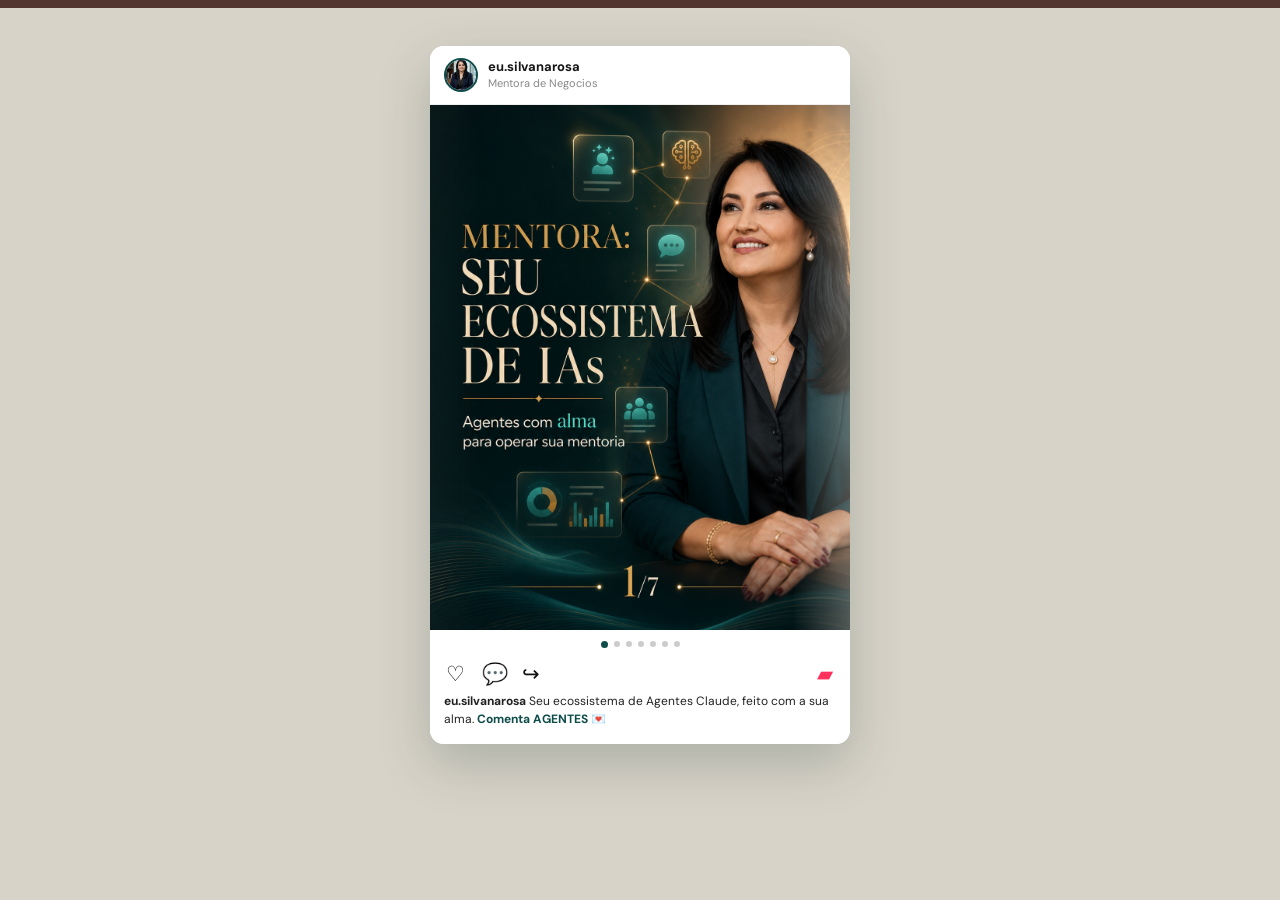
==== carrossel_preview.html @ 29766fff "Novos slides com codex" ====
<!doctype html>
<html lang="pt-BR">
<head>
  <meta charset="utf-8">
  <meta name="viewport" content="width=device-width, initial-scale=1">
  <title>Carrossel - Agentes Claude | Preview</title>
  <style>
    @import url("https://fonts.googleapis.com/css2?family=Playfair+Display:ital,wght@0,500;0,600;1,500&family=DM+Sans:wght@400;500;600&display=swap");

    :root {
      --tiffany: #4EC8C4;
      --teal-deep: #0E4D4A;
      --cream: #F7F1E5;
      --cream-border: #E8DEC9;
      --ink: #10302E;
      --rose: #ff315d;
    }

    * {
      box-sizing: border-box;
      margin: 0;
      padding: 0;
    }

    body {
      min-height: 100vh;
      display: flex;
      justify-content: center;
      padding: 38px 18px;
      background: #d8d3c8;
      color: var(--ink);
      font-family: "DM Sans", sans-serif;
      border-top: 8px solid #51352e;
    }

    .ig-frame {
      width: min(420px, calc(100vw - 36px));
      align-self: flex-start;
      overflow: hidden;
      border-radius: 14px;
      background: #fff;
      box-shadow: 0 20px 52px rgba(16, 48, 46, 0.22);
    }

    .ig-header {
      display: flex;
      align-items: center;
      gap: 10px;
      padding: 12px 14px;
      border-bottom: 1px solid #eee;
      background: #fff;
    }

    .avatar {
      width: 34px;
      height: 34px;
      flex: 0 0 34px;
      overflow: hidden;
      border: 2px solid var(--teal-deep);
      border-radius: 50%;
      background: var(--teal-deep);
    }

    .avatar img {
      display: block;
      width: 100%;
      height: 100%;
      object-fit: cover;
    }

    .profile {
      min-width: 0;
    }

    .profile strong {
      display: block;
      color: #161616;
      font-size: 13px;
      font-weight: 700;
      line-height: 1.15;
    }

    .profile small {
      display: block;
      margin-top: 2px;
      color: #888;
      font-size: 11px;
      line-height: 1.15;
    }

    .carousel-viewport {
      position: relative;
      width: 100%;
      aspect-ratio: 4 / 5;
      overflow: hidden;
      background: var(--cream);
      cursor: grab;
    }

    .carousel-viewport:active {
      cursor: grabbing;
    }

    .carousel-track {
      display: flex;
      height: 100%;
      transition: transform 260ms ease;
      will-change: transform;
    }

    .slide {
      min-width: 100%;
      height: 100%;
      background: var(--cream);
    }

    .slide img {
      display: block;
      width: 100%;
      height: 100%;
      object-fit: cover;
    }

    .nav {
      position: absolute;
      top: 0;
      bottom: 0;
      z-index: 2;
      width: 58px;
      border: 0;
      background: transparent;
      color: rgba(16, 48, 46, 0.32);
      cursor: pointer;
      font-size: 42px;
      line-height: 1;
    }

    .nav.prev {
      left: 0;
      background: linear-gradient(to right, rgba(247, 241, 229, 0.32), transparent);
    }

    .nav.next {
      right: 0;
      background: linear-gradient(to left, rgba(247, 241, 229, 0.32), transparent);
    }

    .nav:disabled {
      cursor: default;
      opacity: 0.12;
    }

    .ig-dots {
      display: flex;
      justify-content: center;
      gap: 6px;
      padding: 11px 14px 8px;
      background: #fff;
    }

    .ig-dots button {
      width: 6px;
      height: 6px;
      border: 0;
      border-radius: 50%;
      background: #ccc;
      cursor: pointer;
    }

    .ig-dots button.active {
      width: 7px;
      height: 7px;
      background: var(--teal-deep);
    }

    .ig-actions {
      display: flex;
      align-items: center;
      gap: 16px;
      padding: 6px 14px 4px;
      background: #fff;
      color: #111;
    }

    .ig-actions button {
      display: inline-grid;
      place-items: center;
      width: 22px;
      height: 22px;
      border: 0;
      background: transparent;
      color: inherit;
      cursor: pointer;
      font-size: 21px;
      line-height: 1;
    }

    .ig-actions .save {
      margin-left: auto;
      color: var(--rose);
    }

    .ig-caption {
      padding: 4px 14px 16px;
      background: #fff;
      color: #222;
      font-size: 12px;
      line-height: 1.5;
    }

    .ig-caption b {
      font-weight: 700;
    }

    .ig-caption .tag {
      color: var(--teal-deep);
      font-weight: 700;
    }

    .empty {
      display: grid;
      place-items: center;
      height: 100%;
      padding: 24px;
      color: rgba(16, 48, 46, 0.68);
      text-align: center;
      font-size: 14px;
      line-height: 1.45;
    }
  </style>
</head>
<body>
  <article class="ig-frame" aria-label="Preview do carrossel no Instagram">
    <header class="ig-header">
      <div class="avatar">
        <img src="minhas-fotos/bio-silvana-rosa-desafio-sua-mentoria-em-3-dias.webp" alt="Foto de perfil de Silvana Rosa">
      </div>
      <div class="profile">
        <strong>eu.silvanarosa</strong>
        <small>Mentora de Negocios</small>
      </div>
    </header>

    <section class="carousel-viewport" id="viewport">
      <div class="carousel-track" id="track"></div>
      <button class="nav prev" type="button" id="prev" aria-label="Slide anterior">&lsaquo;</button>
      <button class="nav next" type="button" id="next" aria-label="Proximo slide">&rsaquo;</button>
    </section>

    <nav class="ig-dots" id="dots" aria-label="Navegacao dos slides"></nav>

    <div class="ig-actions" aria-hidden="true">
      <button type="button">♡</button>
      <button type="button">💬</button>
      <button type="button">↪</button>
      <button class="save" type="button">▰</button>
    </div>

    <p class="ig-caption">
      <b>eu.silvanarosa</b>
      Seu ecossistema de Agentes Claude, feito com a sua alma.
      <span class="tag">Comenta AGENTES</span> 💌
    </p>
  </article>

  <script>
    const slides = [
      "carrosseis/agentes-claude/slide-01.png",
      "carrosseis/agentes-claude/slide-02.png",
      "carrosseis/agentes-claude/slide-03.png",
      "carrosseis/agentes-claude/slide-04.png",
      "carrosseis/agentes-claude/slide-05.png",
      "carrosseis/agentes-claude/slide-06.png",
      "carrosseis/agentes-claude/slide-07.png"
    ];

    const track = document.getElementById("track");
    const dots = document.getElementById("dots");
    const prev = document.getElementById("prev");
    const next = document.getElementById("next");
    const viewport = document.getElementById("viewport");
    let current = 0;
    let startX = 0;
    let isDragging = false;

    function mountSlides() {
      if (!slides.length) {
        track.innerHTML = '<div class="slide"><div class="empty">Nenhum slide encontrado em carrosseis/agentes-claude.</div></div>';
        return;
      }

      slides.forEach((src, index) => {
        const slide = document.createElement("div");
        slide.className = "slide";

        const img = document.createElement("img");
        img.src = src;
        img.alt = `Slide ${index + 1}`;

        slide.appendChild(img);
        track.appendChild(slide);

        const dot = document.createElement("button");
        dot.type = "button";
        dot.setAttribute("aria-label", `Ir para slide ${index + 1}`);
        dot.addEventListener("click", () => {
          current = index;
          render();
        });
        dots.appendChild(dot);
      });
    }

    function render() {
      track.style.transform = `translateX(${-current * 100}%)`;
      [...dots.children].forEach((dot, index) => {
        dot.classList.toggle("active", index === current);
      });
      prev.disabled = current === 0;
      next.disabled = current === slides.length - 1;
    }

    function go(delta) {
      current = Math.max(0, Math.min(slides.length - 1, current + delta));
      render();
    }

    prev.addEventListener("click", () => go(-1));
    next.addEventListener("click", () => go(1));

    viewport.addEventListener("pointerdown", (event) => {
      isDragging = true;
      startX = event.clientX;
      viewport.setPointerCapture(event.pointerId);
    });

    viewport.addEventListener("pointerup", (event) => {
      if (!isDragging) return;
      const distance = event.clientX - startX;
      if (Math.abs(distance) > 45) {
        go(distance < 0 ? 1 : -1);
      }
      isDragging = false;
    });

    mountSlides();
    render();
  </script>
</body>
</html>
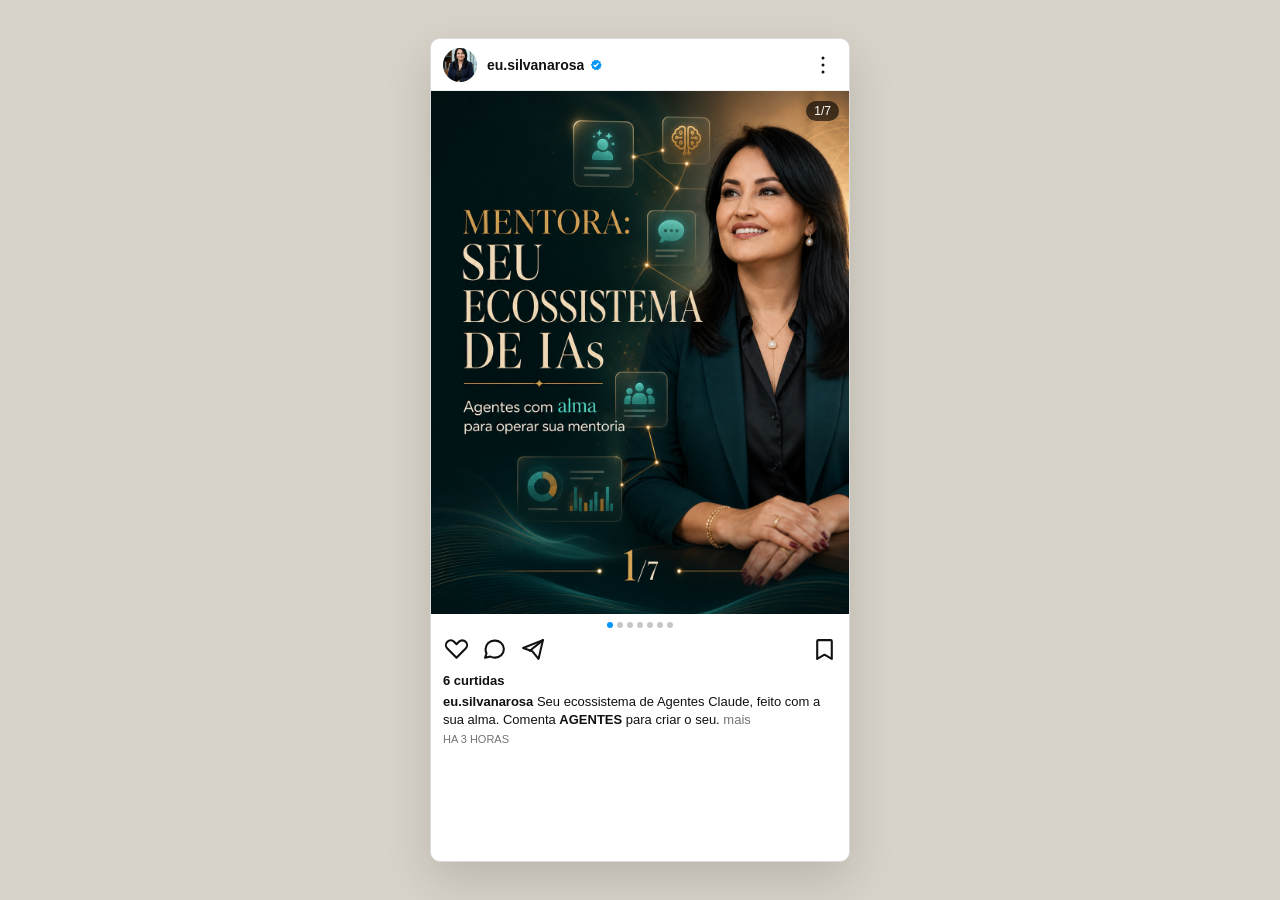
==== commit fa2fb384: "ajustes carrossel tamanho correto" ====
--- a/carrossel_preview.html
+++ b/carrossel_preview.html
@@ -3,17 +3,15 @@
 <head>
   <meta charset="utf-8">
   <meta name="viewport" content="width=device-width, initial-scale=1">
-  <title>Carrossel - Agentes Claude | Preview</title>
+  <title>Preview Instagram - Agentes Claude</title>
   <style>
-    @import url("https://fonts.googleapis.com/css2?family=Playfair+Display:ital,wght@0,500;0,600;1,500&family=DM+Sans:wght@400;500;600&display=swap");
-
     :root {
-      --tiffany: #4EC8C4;
-      --teal-deep: #0E4D4A;
-      --cream: #F7F1E5;
-      --cream-border: #E8DEC9;
-      --ink: #10302E;
-      --rose: #ff315d;
+      --page: #d8d3c8;
+      --surface: #fff;
+      --line: #efefef;
+      --text: #111;
+      --muted: #737373;
+      --blue: #0095f6;
     }
 
     * {
@@ -27,28 +25,28 @@
       display: flex;
       justify-content: center;
       padding: 38px 18px;
-      background: #d8d3c8;
-      color: var(--ink);
-      font-family: "DM Sans", sans-serif;
-      border-top: 8px solid #51352e;
-    }
-
-    .ig-frame {
+      background: var(--page);
+      color: var(--text);
+      font-family: -apple-system, BlinkMacSystemFont, "Segoe UI", Roboto, Helvetica, Arial, sans-serif;
+    }
+
+    .post {
       width: min(420px, calc(100vw - 36px));
-      align-self: flex-start;
       overflow: hidden;
-      border-radius: 14px;
-      background: #fff;
-      box-shadow: 0 20px 52px rgba(16, 48, 46, 0.22);
-    }
-
-    .ig-header {
+      border: 1px solid #dbdbdb;
+      border-radius: 10px;
+      background: var(--surface);
+      box-shadow: 0 18px 48px rgba(0, 0, 0, 0.14);
+    }
+
+    .post-header {
       display: flex;
       align-items: center;
       gap: 10px;
-      padding: 12px 14px;
-      border-bottom: 1px solid #eee;
-      background: #fff;
+      height: 52px;
+      padding: 8px 12px;
+      border-bottom: 1px solid var(--line);
+      background: var(--surface);
     }
 
     .avatar {
@@ -56,9 +54,8 @@
       height: 34px;
       flex: 0 0 34px;
       overflow: hidden;
-      border: 2px solid var(--teal-deep);
       border-radius: 50%;
-      background: var(--teal-deep);
+      background: #eee;
     }
 
     .avatar img {
@@ -70,38 +67,60 @@
 
     .profile {
       min-width: 0;
-    }
-
-    .profile strong {
+      flex: 1;
+      display: flex;
+      align-items: center;
+      gap: 5px;
+    }
+
+    .username {
+      overflow: hidden;
+      color: var(--text);
+      font-size: 14px;
+      font-weight: 600;
+      line-height: 1;
+      text-overflow: ellipsis;
+      white-space: nowrap;
+    }
+
+    .verified {
+      width: 14px;
+      height: 14px;
+      flex: 0 0 14px;
+      color: var(--blue);
+    }
+
+    .icon-button {
+      display: inline-grid;
+      place-items: center;
+      width: 28px;
+      height: 28px;
+      border: 0;
+      background: transparent;
+      color: var(--text);
+      cursor: pointer;
+    }
+
+    .icon-button svg {
       display: block;
-      color: #161616;
-      font-size: 13px;
-      font-weight: 700;
-      line-height: 1.15;
-    }
-
-    .profile small {
-      display: block;
-      margin-top: 2px;
-      color: #888;
-      font-size: 11px;
-      line-height: 1.15;
-    }
-
-    .carousel-viewport {
+      width: 24px;
+      height: 24px;
+      stroke: currentColor;
+      stroke-width: 2;
+      stroke-linecap: round;
+      stroke-linejoin: round;
+      fill: none;
+    }
+
+    .media {
       position: relative;
       width: 100%;
       aspect-ratio: 4 / 5;
       overflow: hidden;
-      background: var(--cream);
-      cursor: grab;
-    }
-
-    .carousel-viewport:active {
-      cursor: grabbing;
-    }
-
-    .carousel-track {
+      background: #f7f1e5;
+    }
+
+    .track {
       display: flex;
       height: 100%;
       transition: transform 260ms ease;
@@ -111,7 +130,7 @@
     .slide {
       min-width: 100%;
       height: 100%;
-      background: var(--cream);
+      background: #f7f1e5;
     }
 
     .slide img {
@@ -121,146 +140,209 @@
       object-fit: cover;
     }
 
-    .nav {
+    .counter {
+      position: absolute;
+      top: 10px;
+      right: 10px;
+      z-index: 3;
+      padding: 4px 8px;
+      border-radius: 999px;
+      background: rgba(0, 0, 0, 0.62);
+      color: #fff;
+      font-size: 12px;
+      font-weight: 500;
+      line-height: 1;
+    }
+
+    .hit {
       position: absolute;
       top: 0;
       bottom: 0;
       z-index: 2;
-      width: 58px;
+      width: 33.333%;
       border: 0;
       background: transparent;
-      color: rgba(16, 48, 46, 0.32);
       cursor: pointer;
-      font-size: 42px;
-      line-height: 1;
-    }
-
-    .nav.prev {
+    }
+
+    .hit.prev {
       left: 0;
-      background: linear-gradient(to right, rgba(247, 241, 229, 0.32), transparent);
-    }
-
-    .nav.next {
+    }
+
+    .hit.next {
       right: 0;
-      background: linear-gradient(to left, rgba(247, 241, 229, 0.32), transparent);
-    }
-
-    .nav:disabled {
-      cursor: default;
-      opacity: 0.12;
-    }
-
-    .ig-dots {
+    }
+
+    .dots {
       display: flex;
       justify-content: center;
-      gap: 6px;
-      padding: 11px 14px 8px;
-      background: #fff;
-    }
-
-    .ig-dots button {
+      gap: 4px;
+      height: 18px;
+      padding-top: 8px;
+      background: var(--surface);
+    }
+
+    .dot {
       width: 6px;
       height: 6px;
       border: 0;
       border-radius: 50%;
-      background: #ccc;
+      background: #c7c7c7;
       cursor: pointer;
     }
 
-    .ig-dots button.active {
-      width: 7px;
-      height: 7px;
-      background: var(--teal-deep);
-    }
-
-    .ig-actions {
+    .dot.active {
+      background: var(--blue);
+    }
+
+    .actions {
       display: flex;
       align-items: center;
-      gap: 16px;
-      padding: 6px 14px 4px;
-      background: #fff;
-      color: #111;
-    }
-
-    .ig-actions button {
-      display: inline-grid;
-      place-items: center;
-      width: 22px;
-      height: 22px;
-      border: 0;
-      background: transparent;
-      color: inherit;
-      cursor: pointer;
-      font-size: 21px;
+      gap: 12px;
+      height: 40px;
+      padding: 4px 12px 8px;
+      background: var(--surface);
+    }
+
+    .actions .icon-button {
+      width: 26px;
+      height: 26px;
+    }
+
+    .actions .icon-button svg {
+      width: 25px;
+      height: 25px;
+    }
+
+    .actions .save {
+      margin-left: auto;
+    }
+
+    .likes {
+      padding: 0 12px 4px;
+      background: var(--surface);
+      color: var(--text);
+      font-size: 13px;
+      font-weight: 600;
+      line-height: 1.35;
+    }
+
+    .caption {
+      padding: 0 12px 2px;
+      background: var(--surface);
+      color: var(--text);
+      font-size: 13px;
+      line-height: 1.35;
+    }
+
+    .caption strong {
+      font-weight: 600;
+    }
+
+    .caption .more {
+      color: var(--muted);
+    }
+
+    .time {
+      padding: 4px 12px 14px;
+      background: var(--surface);
+      color: var(--muted);
+      font-size: 11px;
       line-height: 1;
-    }
-
-    .ig-actions .save {
-      margin-left: auto;
-      color: var(--rose);
-    }
-
-    .ig-caption {
-      padding: 4px 14px 16px;
-      background: #fff;
-      color: #222;
-      font-size: 12px;
-      line-height: 1.5;
-    }
-
-    .ig-caption b {
-      font-weight: 700;
-    }
-
-    .ig-caption .tag {
-      color: var(--teal-deep);
-      font-weight: 700;
-    }
-
-    .empty {
-      display: grid;
-      place-items: center;
-      height: 100%;
-      padding: 24px;
-      color: rgba(16, 48, 46, 0.68);
-      text-align: center;
-      font-size: 14px;
-      line-height: 1.45;
+      text-transform: uppercase;
+    }
+
+    @media (max-width: 520px) {
+      body {
+        display: block;
+        min-height: 100vh;
+        padding: 0;
+        background: var(--surface);
+      }
+
+      .post {
+        width: 100vw;
+        min-height: 100vh;
+        border: 0;
+        border-radius: 0;
+        box-shadow: none;
+      }
+
+      .post-header {
+        height: 50px;
+      }
+
+      .media {
+        width: 100vw;
+      }
     }
   </style>
 </head>
 <body>
-  <article class="ig-frame" aria-label="Preview do carrossel no Instagram">
-    <header class="ig-header">
+  <article class="post" aria-label="Preview do post no Instagram">
+    <header class="post-header">
       <div class="avatar">
         <img src="minhas-fotos/bio-silvana-rosa-desafio-sua-mentoria-em-3-dias.webp" alt="Foto de perfil de Silvana Rosa">
       </div>
+
       <div class="profile">
-        <strong>eu.silvanarosa</strong>
-        <small>Mentora de Negocios</small>
+        <span class="username">eu.silvanarosa</span>
+        <svg class="verified" viewBox="0 0 24 24" aria-label="Verificado">
+          <path fill="currentColor" d="M22 12l-2.1 2.4.3 3.2-3.1.7-1.6 2.8-2.9-1.3-2.9 1.3-1.6-2.8-3.1-.7.3-3.2L3 12l2.1-2.4-.3-3.2 3.1-.7 1.6-2.8 2.9 1.3 2.9-1.3 1.6 2.8 3.1.7-.3 3.2L22 12z"></path>
+          <path d="M8.3 12.2l2.3 2.3 5.1-5.1" stroke="#fff" stroke-width="2.2" stroke-linecap="round" stroke-linejoin="round" fill="none"></path>
+        </svg>
       </div>
+
+      <button class="icon-button" type="button" aria-label="Mais opcoes">
+        <svg viewBox="0 0 24 24">
+          <circle cx="12" cy="5" r="1.5" fill="currentColor" stroke="none"></circle>
+          <circle cx="12" cy="12" r="1.5" fill="currentColor" stroke="none"></circle>
+          <circle cx="12" cy="19" r="1.5" fill="currentColor" stroke="none"></circle>
+        </svg>
+      </button>
     </header>
 
-    <section class="carousel-viewport" id="viewport">
-      <div class="carousel-track" id="track"></div>
-      <button class="nav prev" type="button" id="prev" aria-label="Slide anterior">&lsaquo;</button>
-      <button class="nav next" type="button" id="next" aria-label="Proximo slide">&rsaquo;</button>
+    <section class="media" id="media">
+      <div class="track" id="track"></div>
+      <span class="counter" id="counter">1/7</span>
+      <button class="hit prev" type="button" id="prev" aria-label="Slide anterior"></button>
+      <button class="hit next" type="button" id="next" aria-label="Proximo slide"></button>
     </section>
 
-    <nav class="ig-dots" id="dots" aria-label="Navegacao dos slides"></nav>
-
-    <div class="ig-actions" aria-hidden="true">
-      <button type="button">♡</button>
-      <button type="button">💬</button>
-      <button type="button">↪</button>
-      <button class="save" type="button">▰</button>
-    </div>
-
-    <p class="ig-caption">
-      <b>eu.silvanarosa</b>
+    <nav class="dots" id="dots" aria-label="Navegacao dos slides"></nav>
+
+    <section class="actions" aria-label="Acoes do post">
+      <button class="icon-button" type="button" aria-label="Curtir">
+        <svg viewBox="0 0 24 24">
+          <path d="M20.8 4.6c-1.8-1.8-4.7-1.8-6.5 0L12 6.9 9.7 4.6c-1.8-1.8-4.7-1.8-6.5 0s-1.8 4.7 0 6.5L12 20l8.8-8.9c1.8-1.8 1.8-4.7 0-6.5z"></path>
+        </svg>
+      </button>
+      <button class="icon-button" type="button" aria-label="Comentar">
+        <svg viewBox="0 0 24 24">
+          <path d="M21 11.5a8.4 8.4 0 0 1-8.7 8.3 9.7 9.7 0 0 1-4.3-1l-5 1.2 1.3-4.4a8.2 8.2 0 0 1-.9-3.8A8.4 8.4 0 0 1 12 3.5a8.4 8.4 0 0 1 9 8z"></path>
+        </svg>
+      </button>
+      <button class="icon-button" type="button" aria-label="Compartilhar">
+        <svg viewBox="0 0 24 24">
+          <path d="M22 3L9.5 13.2"></path>
+          <path d="M22 3l-4.2 18-6.1-7.4L3 10.6 22 3z"></path>
+        </svg>
+      </button>
+      <button class="icon-button save" type="button" aria-label="Salvar">
+        <svg viewBox="0 0 24 24">
+          <path d="M6 3h12a1 1 0 0 1 1 1v17l-7-4-7 4V4a1 1 0 0 1 1-1z"></path>
+        </svg>
+      </button>
+    </section>
+
+    <div class="likes">6 curtidas</div>
+    <p class="caption">
+      <strong>eu.silvanarosa</strong>
       Seu ecossistema de Agentes Claude, feito com a sua alma.
-      <span class="tag">Comenta AGENTES</span> 💌
+      Comenta <strong>AGENTES</strong> para criar o seu.
+      <span class="more">mais</span>
     </p>
+    <div class="time">Ha 3 horas</div>
   </article>
 
   <script>
@@ -276,43 +358,39 @@
 
     const track = document.getElementById("track");
     const dots = document.getElementById("dots");
+    const counter = document.getElementById("counter");
     const prev = document.getElementById("prev");
     const next = document.getElementById("next");
-    const viewport = document.getElementById("viewport");
+    const media = document.getElementById("media");
     let current = 0;
     let startX = 0;
-    let isDragging = false;
-
-    function mountSlides() {
-      if (!slides.length) {
-        track.innerHTML = '<div class="slide"><div class="empty">Nenhum slide encontrado em carrosseis/agentes-claude.</div></div>';
-        return;
-      }
-
-      slides.forEach((src, index) => {
-        const slide = document.createElement("div");
-        slide.className = "slide";
-
-        const img = document.createElement("img");
-        img.src = src;
-        img.alt = `Slide ${index + 1}`;
-
-        slide.appendChild(img);
-        track.appendChild(slide);
-
-        const dot = document.createElement("button");
-        dot.type = "button";
-        dot.setAttribute("aria-label", `Ir para slide ${index + 1}`);
-        dot.addEventListener("click", () => {
-          current = index;
-          render();
-        });
-        dots.appendChild(dot);
+    let dragging = false;
+
+    slides.forEach((src, index) => {
+      const slide = document.createElement("div");
+      slide.className = "slide";
+
+      const img = document.createElement("img");
+      img.src = src;
+      img.alt = `Slide ${index + 1}`;
+
+      slide.appendChild(img);
+      track.appendChild(slide);
+
+      const dot = document.createElement("button");
+      dot.className = "dot";
+      dot.type = "button";
+      dot.setAttribute("aria-label", `Ir para slide ${index + 1}`);
+      dot.addEventListener("click", () => {
+        current = index;
+        render();
       });
-    }
+      dots.appendChild(dot);
+    });
 
     function render() {
       track.style.transform = `translateX(${-current * 100}%)`;
+      counter.textContent = `${current + 1}/${slides.length}`;
       [...dots.children].forEach((dot, index) => {
         dot.classList.toggle("active", index === current);
       });
@@ -328,22 +406,21 @@
     prev.addEventListener("click", () => go(-1));
     next.addEventListener("click", () => go(1));
 
-    viewport.addEventListener("pointerdown", (event) => {
-      isDragging = true;
+    media.addEventListener("pointerdown", (event) => {
+      dragging = true;
       startX = event.clientX;
-      viewport.setPointerCapture(event.pointerId);
+      media.setPointerCapture(event.pointerId);
     });
 
-    viewport.addEventListener("pointerup", (event) => {
-      if (!isDragging) return;
+    media.addEventListener("pointerup", (event) => {
+      if (!dragging) return;
       const distance = event.clientX - startX;
       if (Math.abs(distance) > 45) {
         go(distance < 0 ? 1 : -1);
       }
-      isDragging = false;
+      dragging = false;
     });
 
-    mountSlides();
     render();
   </script>
 </body>
